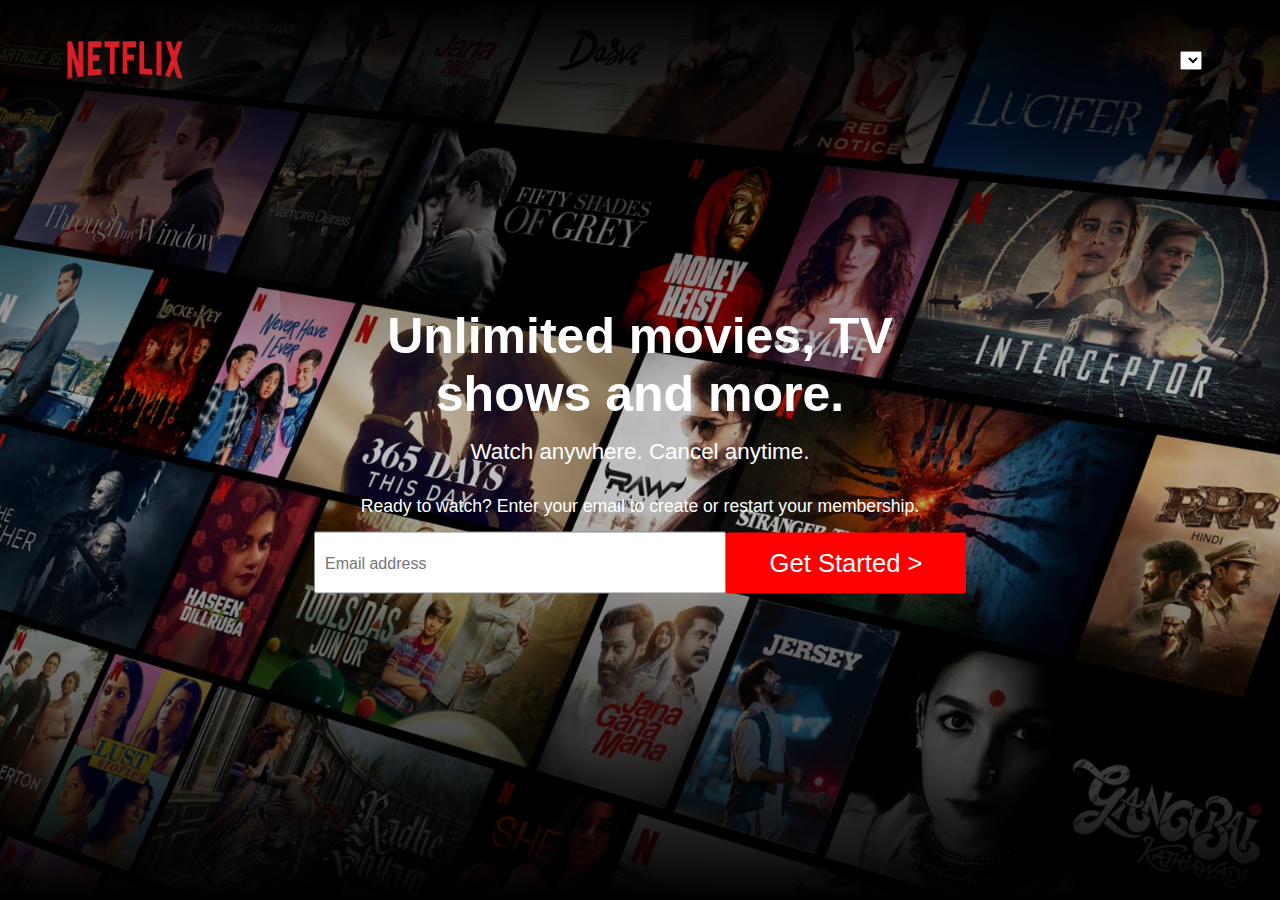
==== index.html @ ad5d38b7 "adding some code" ====
<!-- index.html -->
<!DOCTYPE html>
<html lang="en">
  <head>
    <meta charset="UTF-8" />
    <meta http-equiv="X-UA-Compatible" content="IE=edge" />
    <meta name="viewport" content="width=device-width, initial-scale=1.0" />
    <link rel="stylesheet" href="style.css" />
    <title>Netflix India – Watch TV Shows Online, Watch Movies Online</title>
  </head>
  <body>
    <section class="container">
      <div class="head">
        <img src="NetflixLogo.png" alt="Logo" width="200" height="120" />
        <div class="right_content">
          <select name="" id="">
            <option value="english"></option>
          </select>
        </div>
      </div>
    </section>
    <section class="banner">
      <img src="bgimg.jpg" alt="backgroundImg" class="imgFit" />
      <div class="box">
        <div class="heading">
          <h1>Unlimited movies, TV shows and more.</h1>
          <h5>Watch anywhere. Cancel anytime.</h5>
          <p>
            Ready to watch? Enter your email to create or restart your
            membership.
          </p>
        </div>
        <div class="Email">
          <input type="text" placeholder="Email address" />
          <a href="#">Get Started ></a>
        </div>
      </div>
    </section>
  </body>
</html>
---- style.css ----
/* style.css */
*{
    margin: 0;
    padding: 0;
    /* background-color: aqua; */
 }
body{
    font-family: Arial, Helvetica, sans-serif;
}

.container .head{
    /* background-color: rgb(92, 101, 231); */
    position: absolute;
    top: 10;
    left: 10;
    padding: 0 50px;
    display: flex;
    align-items: center;
    width: 90%;
    justify-content: space-between;
    z-index: 10000;
}

.container .head a{
    text-decoration: none;
    background-color: red;
    color: #fff;
    padding:8px 15px;
    border-radius: 4px;
}

.container .head img{
    width: 13%;
}

.banner{
   /* background-color: red; */
   position: relative;
   width: 100%;
   height: 100vh;
   display: flex;
   justify-content: center;
   align-items: center;
}

.banner .imgFit{
    width: 100%;
    height: 100vh;
    position: absolute;
    top: 0;
    left: 0;
    object-fit: cover;
}

.banner .box{
    position: absolute;
    /* background-color: aqua; */
    z-index: 1000;
    top:50%;
    left:50%;
    transform: translate(-50%,-50%);
    
}

.banner .box .heading{
    /* background-color: rgb(75, 75, 235); */
    display: flex;
    flex-direction: column;
    align-items: center;
    text-align: center;
}

.banner .box .heading h1{
    font-size: 3.125em;
    color: white;
    font-weight: 600;
    width: 80%;
}

.banner .box .heading h5{
    font-size: 1.4em;
    color: white;
    font-weight: 400;
    padding: 1rem 0;
}

.banner .box .heading p{
    font-size: 1.1em;
    color: white;
    font-weight: 400;
    padding: 15px 0;
}

.banner .box .Email{
    display: flex;
    flex-direction: row;
    justify-content: center;
    align-items: center;
}

.banner .box .Email input{
    min-width: 400px;
    height: 50px;
    font-size: 16px;
    padding: 10px 10px 0 0;
    outline: none;
    align-items: center;
    border: 1px solid #8c8c8c;
    border-radius: 2px;
    color: black;
}

.banner .box .Email input::placeholder{
    position: absolute;
    left: 10px;
    top: 22px;
}

.banner .box .Email a{
    text-decoration: none;
    color: #fff;
    font-size: 1.6rem;
    font-weight: 500;
    background-color: red;
    min-width: 200px;
    line-height: 61px;
    padding: 0 20px;
    text-align: center;
    border-radius: 2px;
}

.banner:before{
    content: '';
    position: absolute;
    top: 0;
    left: 0;
    width: 100%;
    height: 400px;
    z-index: 1;
    background: linear-gradient(to bottom, black,transparent);
}

.banner:after{
    content: '';
    position: absolute;
    bottom: 0;
    left: 0;
    width: 100%;
    height: 400px;
    z-index: 1;
    background: linear-gradient(to top, black,transparent);
}
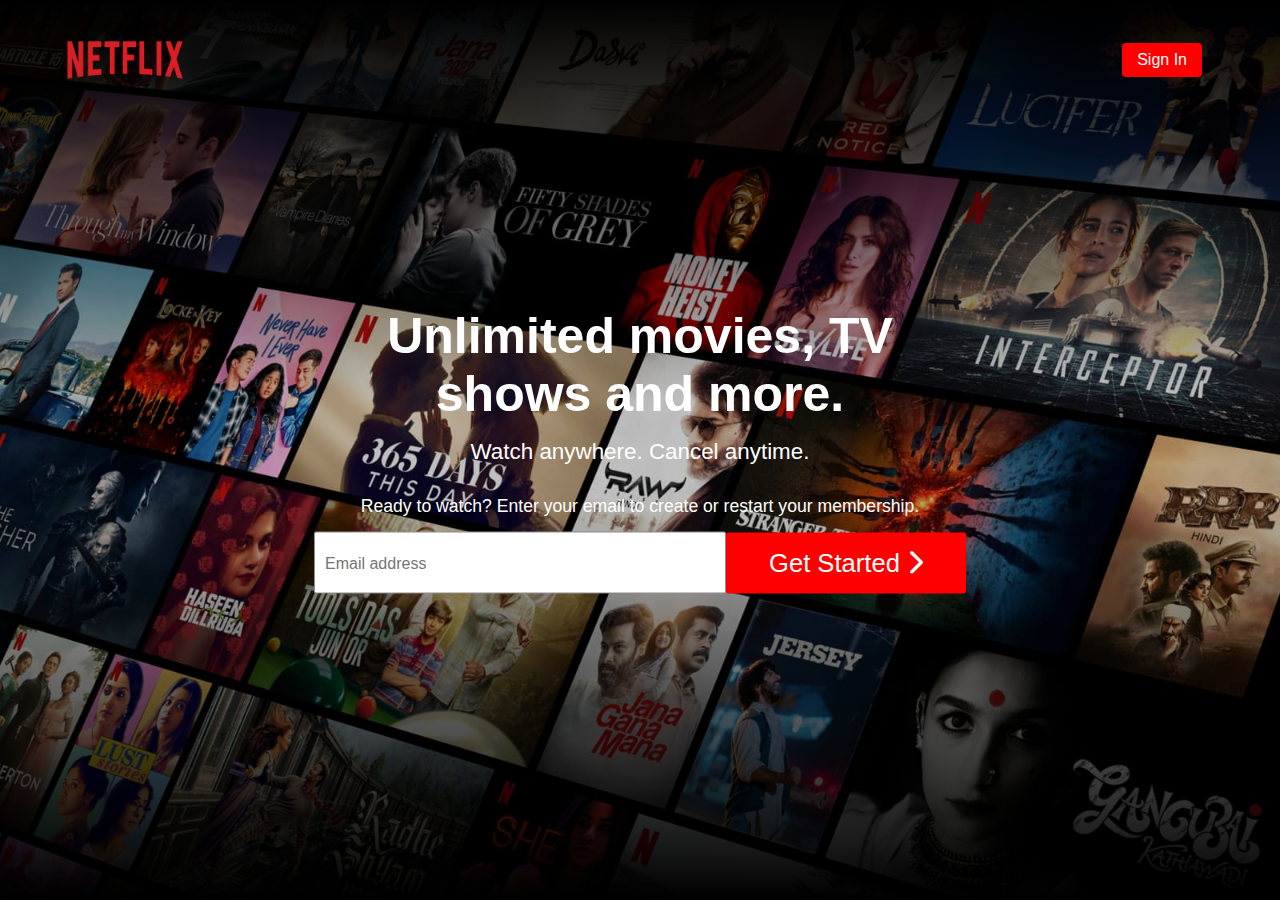
==== commit 664d3ea6: "netfilx banner completed" ====
--- a/index.html
+++ b/index.html
@@ -6,18 +6,14 @@
     <meta http-equiv="X-UA-Compatible" content="IE=edge" />
     <meta name="viewport" content="width=device-width, initial-scale=1.0" />
     <link rel="stylesheet" href="style.css" />
+    <link rel="stylesheet" href="https://cdnjs.cloudflare.com/ajax/libs/font-awesome/6.1.1/css/all.min.css">
     <title>Netflix India – Watch TV Shows Online, Watch Movies Online</title>
   </head>
   <body>
     <section class="container">
       <div class="head">
         <img src="NetflixLogo.png" alt="Logo" width="200" height="120" />
-        <div class="right_content">
-          <select name="" id="">
-            <option value="english"></option>
-          </select>
-        </div>
-      </div>
+        <a href="">Sign In</a>
     </section>
     <section class="banner">
       <img src="bgimg.jpg" alt="backgroundImg" class="imgFit" />
@@ -32,7 +28,7 @@
         </div>
         <div class="Email">
           <input type="text" placeholder="Email address" />
-          <a href="#">Get Started ></a>
+          <a href="#">Get Started <i class="fa-solid fa-chevron-right"></i></a>
         </div>
       </div>
     </section>
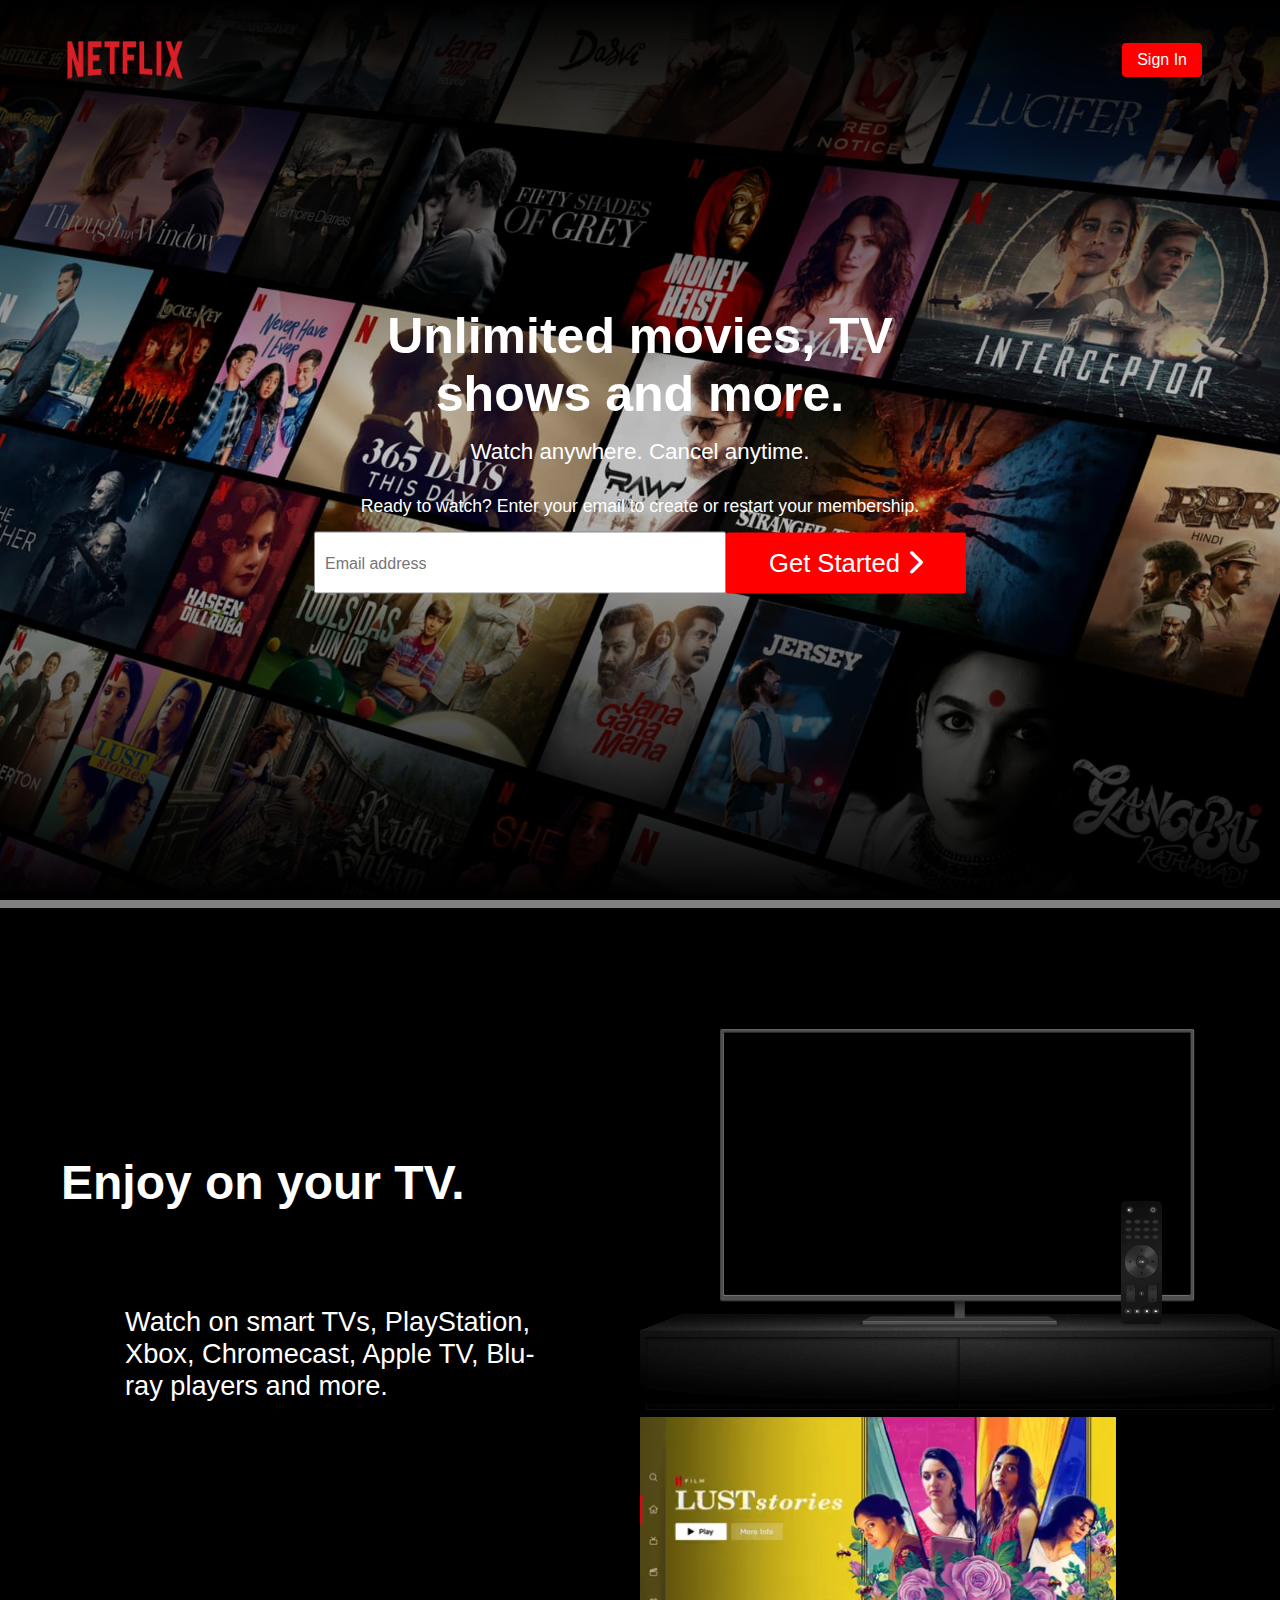
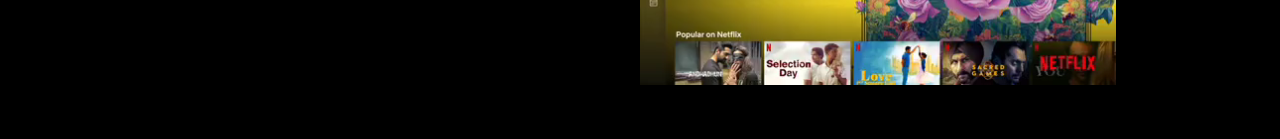
==== commit 3892aa96: "some section and div added styling pending" ====
--- a/index.html
+++ b/index.html
@@ -32,5 +32,22 @@
         </div>
       </div>
     </section>
+    <section>
+      <div class="card-1">
+        <div class="desc-1">
+          <h1>Enjoy on your TV.</h1>
+          <p>Watch on smart TVs, PlayStation, Xbox, Chromecast, Apple TV, Blu-ray players and more.</p>
+        </div>
+        <div class="img">
+          <img src="./assets/tv1.png" alt="TV 1 Here">
+          <video autoplay loop muted >
+            <source src="./assets/vid1.m4v" type="video/mp4">
+          </video>
+        </div>
+      </div>
+      <div class="card-2"></div>
+      <div class="card-3"></div>
+      <div class="card-4"></div>
+    </section>
   </body>
 </html>
--- a/style.css
+++ b/style.css
@@ -1,152 +1,188 @@
 /* style.css */
-*{
-    margin: 0;
-    padding: 0;
-    /* background-color: aqua; */
- }
-body{
-    font-family: Arial, Helvetica, sans-serif;
+* {
+  margin: 0;
+  padding: 0;
+  /* background-color: aqua; */
+}
+body {
+  font-family: Arial, Helvetica, sans-serif;
 }
 
-.container .head{
-    /* background-color: rgb(92, 101, 231); */
-    position: absolute;
-    top: 10;
-    left: 10;
-    padding: 0 50px;
-    display: flex;
-    align-items: center;
-    width: 90%;
-    justify-content: space-between;
-    z-index: 10000;
+.container .head {
+  /* background-color: rgb(92, 101, 231); */
+  position: absolute;
+  top: 10;
+  left: 10;
+  padding: 0 50px;
+  display: flex;
+  align-items: center;
+  width: 90%;
+  justify-content: space-between;
+  z-index: 10000;
 }
 
-.container .head a{
-    text-decoration: none;
-    background-color: red;
-    color: #fff;
-    padding:8px 15px;
-    border-radius: 4px;
+.container .head a {
+  text-decoration: none;
+  background-color: red;
+  color: #fff;
+  padding: 8px 15px;
+  border-radius: 4px;
 }
 
-.container .head img{
-    width: 13%;
+.container .head img {
+  width: 13%;
 }
 
-.banner{
-   /* background-color: red; */
-   position: relative;
-   width: 100%;
-   height: 100vh;
-   display: flex;
-   justify-content: center;
-   align-items: center;
+.banner {
+  /* background-color: red; */
+  position: relative;
+  width: 100%;
+  height: 100vh;
+  display: flex;
+  justify-content: center;
+  align-items: center;
 }
 
-.banner .imgFit{
-    width: 100%;
-    height: 100vh;
-    position: absolute;
-    top: 0;
-    left: 0;
-    object-fit: cover;
+.banner .imgFit {
+  width: 100%;
+  height: 100vh;
+  position: absolute;
+  top: 0;
+  left: 0;
+  object-fit: cover;
 }
 
-.banner .box{
-    position: absolute;
-    /* background-color: aqua; */
-    z-index: 1000;
-    top:50%;
-    left:50%;
-    transform: translate(-50%,-50%);
-    
+.banner .box {
+  position: absolute;
+  /* background-color: aqua; */
+  z-index: 1000;
+  top: 50%;
+  left: 50%;
+  transform: translate(-50%, -50%);
 }
 
-.banner .box .heading{
-    /* background-color: rgb(75, 75, 235); */
-    display: flex;
-    flex-direction: column;
-    align-items: center;
-    text-align: center;
+.banner .box .heading {
+  /* background-color: rgb(75, 75, 235); */
+  display: flex;
+  flex-direction: column;
+  align-items: center;
+  text-align: center;
 }
 
-.banner .box .heading h1{
-    font-size: 3.125em;
-    color: white;
-    font-weight: 600;
-    width: 80%;
+.banner .box .heading h1 {
+  font-size: 3.125em;
+  color: white;
+  font-weight: 600;
+  width: 80%;
 }
 
-.banner .box .heading h5{
-    font-size: 1.4em;
-    color: white;
-    font-weight: 400;
-    padding: 1rem 0;
+.banner .box .heading h5 {
+  font-size: 1.4em;
+  color: white;
+  font-weight: 400;
+  padding: 1rem 0;
 }
 
-.banner .box .heading p{
-    font-size: 1.1em;
-    color: white;
-    font-weight: 400;
-    padding: 15px 0;
+.banner .box .heading p {
+  font-size: 1.1em;
+  color: white;
+  font-weight: 400;
+  padding: 15px 0;
 }
 
-.banner .box .Email{
-    display: flex;
-    flex-direction: row;
-    justify-content: center;
-    align-items: center;
+.banner .box .Email {
+  display: flex;
+  flex-direction: row;
+  justify-content: center;
+  align-items: center;
 }
 
-.banner .box .Email input{
-    min-width: 400px;
-    height: 50px;
-    font-size: 16px;
-    padding: 10px 10px 0 0;
-    outline: none;
-    align-items: center;
-    border: 1px solid #8c8c8c;
-    border-radius: 2px;
-    color: black;
+.banner .box .Email input {
+  min-width: 400px;
+  height: 50px;
+  font-size: 16px;
+  padding: 10px 10px 0 0;
+  outline: none;
+  align-items: center;
+  border: 1px solid #8c8c8c;
+  border-radius: 2px;
+  color: black;
 }
 
-.banner .box .Email input::placeholder{
-    position: absolute;
-    left: 10px;
-    top: 22px;
+.banner .box .Email input::placeholder {
+  position: absolute;
+  left: 10px;
+  top: 22px;
 }
 
-.banner .box .Email a{
-    text-decoration: none;
-    color: #fff;
-    font-size: 1.6rem;
-    font-weight: 500;
-    background-color: red;
-    min-width: 200px;
-    line-height: 61px;
-    padding: 0 20px;
-    text-align: center;
-    border-radius: 2px;
+.banner .box .Email a {
+  text-decoration: none;
+  color: #fff;
+  font-size: 1.6rem;
+  font-weight: 500;
+  background-color: red;
+  min-width: 200px;
+  line-height: 61px;
+  padding: 0 20px;
+  text-align: center;
+  border-radius: 2px;
 }
 
-.banner:before{
-    content: '';
-    position: absolute;
-    top: 0;
-    left: 0;
-    width: 100%;
-    height: 400px;
-    z-index: 1;
-    background: linear-gradient(to bottom, black,transparent);
+.banner:before {
+  content: "";
+  position: absolute;
+  top: 0;
+  left: 0;
+  width: 100%;
+  height: 400px;
+  z-index: 1;
+  background: linear-gradient(to bottom, black, transparent);
 }
 
-.banner:after{
-    content: '';
-    position: absolute;
-    bottom: 0;
-    left: 0;
-    width: 100%;
-    height: 400px;
-    z-index: 1;
-    background: linear-gradient(to top, black,transparent);
-}+.banner:after {
+  content: "";
+  position: absolute;
+  bottom: 0;
+  left: 0;
+  width: 100%;
+  height: 400px;
+  z-index: 1;
+  background: linear-gradient(to top, black, transparent);
+}
+
+/* card section styling start here  */
+.card-1 {
+  border-top: 8px solid grey;
+  background: black;
+  color: #fff;
+}
+
+.card-1 {
+  position: relative;
+  display: grid;
+  grid-template-columns: 50% 40%;
+  text-align: left;
+  align-items: center;
+  padding: 25px 45px 50px;
+}
+
+.desc-1 h1 {
+  font-size: 3rem;
+  padding: 1rem;
+}
+
+.desc-1 p {
+  font-size: 1.7rem;
+  padding: 80px;
+}
+
+.card-1 img {
+  grid-column: 2/2;
+  grid-row: 1/2;
+}
+
+.card-1 video {
+  width: 100%;
+  height: 58%;
+  position: relative;
+}
